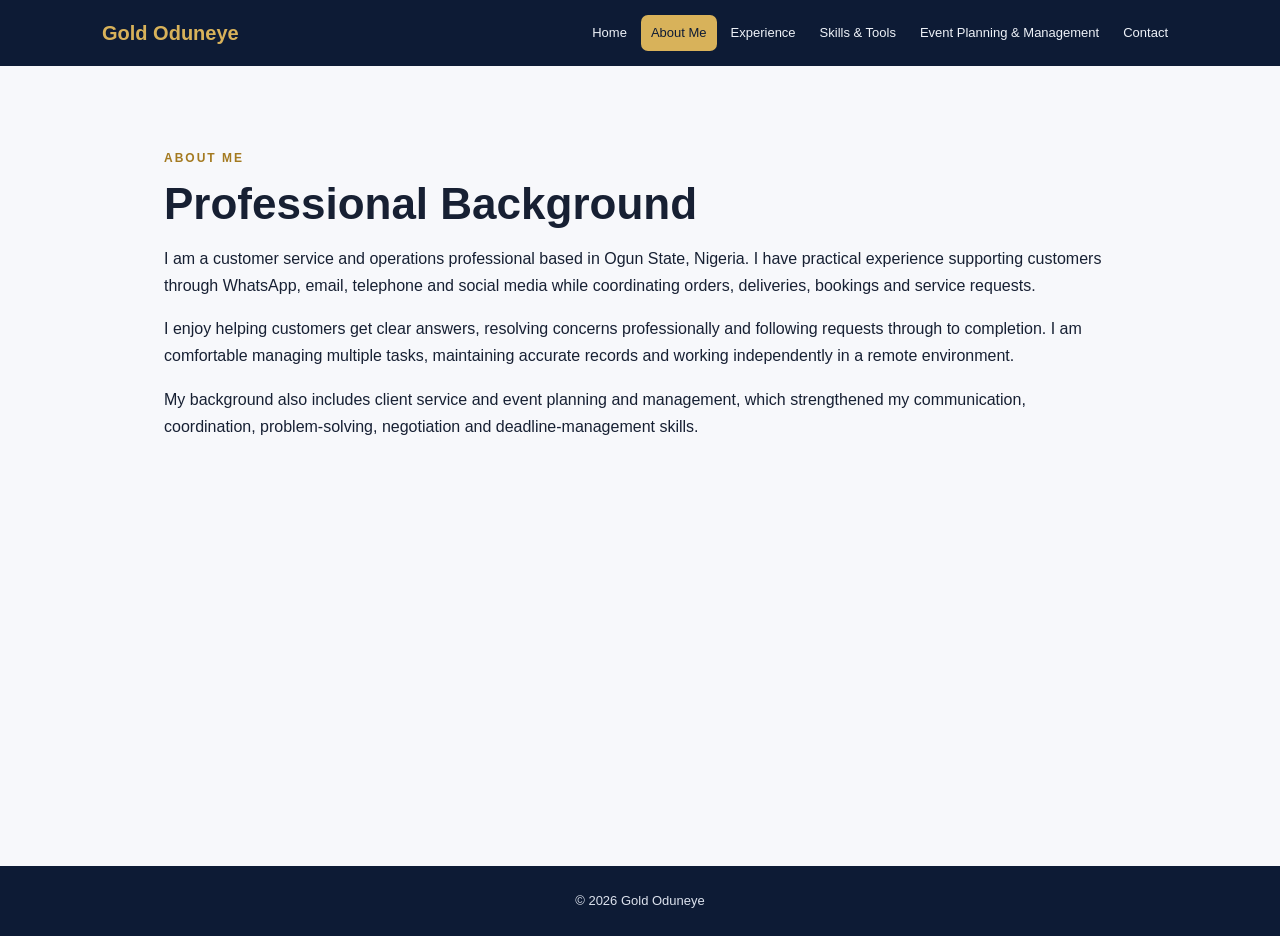
==== about.html @ 7a99268b "Add files via upload" ====
<!doctype html><html><head><meta charset="utf-8"><meta name="viewport" content="width=device-width,initial-scale=1"><title>About Me | Gold Oduneye</title><link rel="stylesheet" href="style.css"></head><body><header><div class="nav"><a class="brand" href="index.html">Gold Oduneye</a><nav><a class="" href="index.html">Home</a><a class="active" href="about.html">About Me</a><a class="" href="experience.html">Experience</a><a class="" href="skills.html">Skills &amp; Tools</a><a class="" href="event-planning.html">Event Planning &amp; Management</a><a class="" href="contact.html">Contact</a></nav></div></header><main class="page"><p class="eyebrow">ABOUT ME</p><h1>Professional Background</h1><p>I am a customer service and operations professional based in Ogun State, Nigeria. I have practical experience supporting customers through WhatsApp, email, telephone and social media while coordinating orders, deliveries, bookings and service requests.</p><p>I enjoy helping customers get clear answers, resolving concerns professionally and following requests through to completion. I am comfortable managing multiple tasks, maintaining accurate records and working independently in a remote environment.</p><p>My background also includes client service and event planning and management, which strengthened my communication, coordination, problem-solving, negotiation and deadline-management skills.</p></main><footer>© 2026 Gold Oduneye</footer></body></html>
---- style.css ----
*{box-sizing:border-box}body{margin:0;font-family:Arial,Helvetica,sans-serif;color:#172033;background:#f7f8fb;line-height:1.7}header{background:#0d1b35;color:#fff;position:sticky;top:0;z-index:10}.nav{max-width:1120px;margin:auto;padding:15px 22px;display:flex;align-items:center;justify-content:space-between;gap:18px}.brand{color:#d8b25a;text-decoration:none;font-weight:800;font-size:20px}nav{display:flex;gap:4px;flex-wrap:wrap;justify-content:flex-end}nav a{color:#eef2f8;text-decoration:none;padding:7px 10px;border-radius:7px;font-size:13px}nav a:hover,nav a.active{background:#d8b25a;color:#0d1b35}.hero,.page{max-width:1000px;margin:auto}.hero{text-align:center;padding:105px 24px 80px}.page{padding:70px 24px 90px;min-height:calc(100vh - 100px)}.eyebrow{color:#a47a20;font-size:12px;font-weight:800;letter-spacing:2px}.hero h1,.page h1{font-size:clamp(38px,7vw,64px);line-height:1.1;margin:12px 0}.page h1{font-size:44px}.lead{font-size:19px;max-width:780px;margin:20px auto;color:#526078}.actions{margin-top:30px;display:flex;justify-content:center;gap:12px;flex-wrap:wrap}.button{display:inline-block;padding:12px 22px;background:#0d1b35;color:white;text-decoration:none;border-radius:8px;font-weight:700}.button.secondary{background:#d8b25a;color:#0d1b35}.cards{max-width:1100px;margin:0 auto 70px;padding:0 22px;display:grid;grid-template-columns:repeat(auto-fit,minmax(220px,1fr));gap:18px}.cards article,.timeline article,.contact,.note{background:white;border:1px solid #e4e7ee;border-radius:12px;padding:24px;box-shadow:0 5px 20px #0d1b3508}.page h2{color:#0d1b35;margin-bottom:6px}.timeline{display:grid;gap:20px}.timeline span{color:#a47a20;font-weight:700}.timeline ul{padding-left:20px}.tags{display:flex;flex-wrap:wrap;gap:10px;margin:25px 0 45px}.tags span{background:white;border:1px solid #e1e5ec;padding:9px 13px;border-radius:30px}.contact{max-width:650px}.contact p{padding:12px 0;border-bottom:1px solid #edf0f5}.contact a{color:#8a6519}footer{text-align:center;background:#0d1b35;color:#dce2ed;padding:24px;font-size:13px}@media(max-width:800px){.nav{align-items:flex-start;flex-direction:column}nav{justify-content:flex-start}.hero{padding-top:65px}.page{padding-top:50px}.page h1{font-size:38px}}
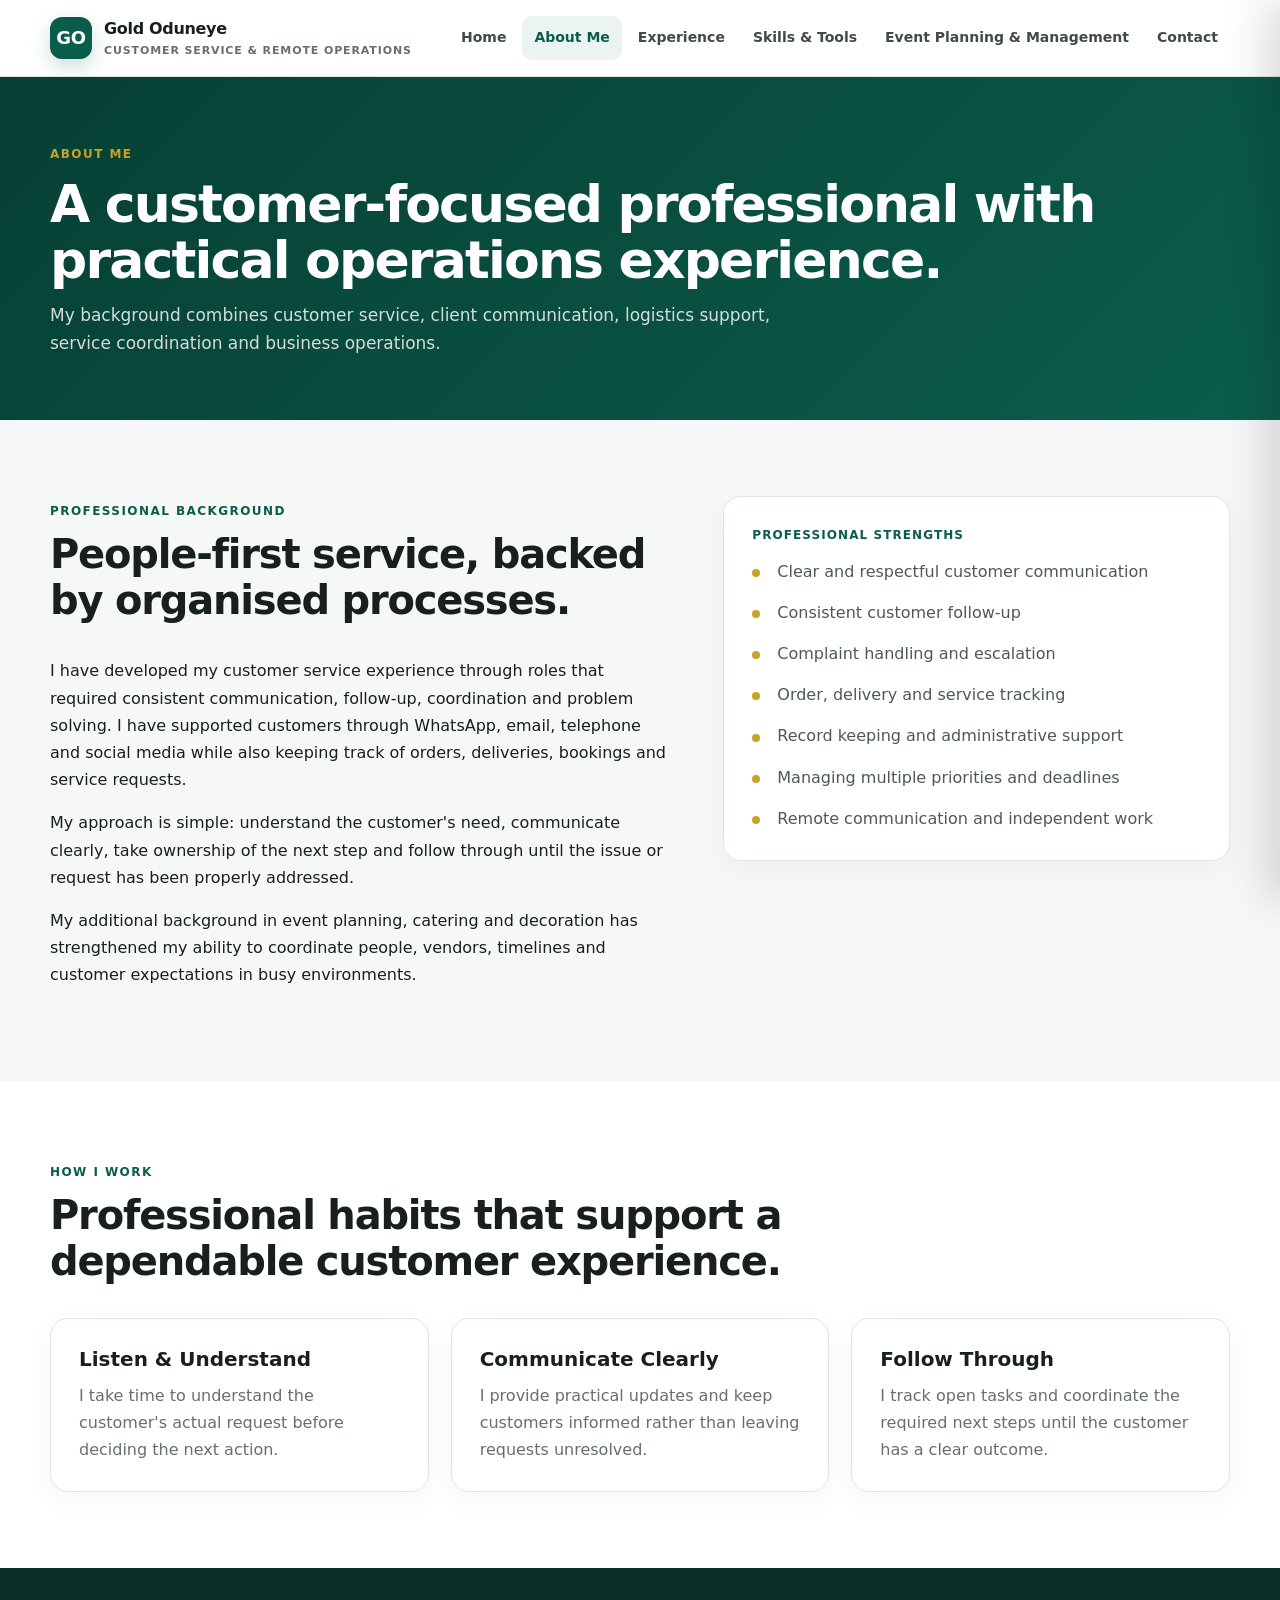
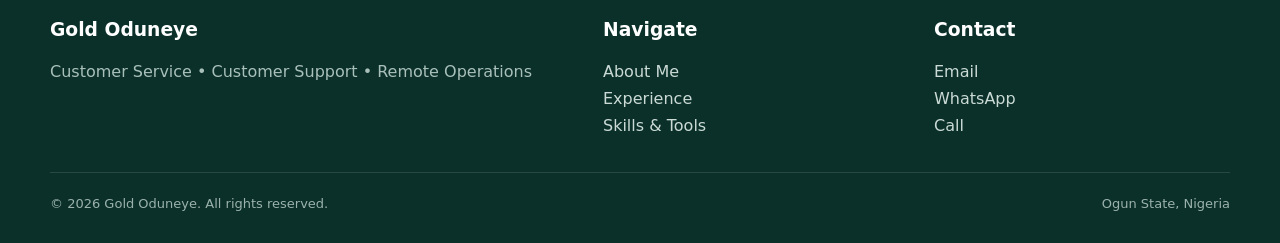
==== commit 0557e46d: "Add files via upload" ====
--- a/about.html
+++ b/about.html
@@ -1 +1,89 @@
-<!doctype html><html><head><meta charset="utf-8"><meta name="viewport" content="width=device-width,initial-scale=1"><title>About Me | Gold Oduneye</title><link rel="stylesheet" href="style.css"></head><body><header><div class="nav"><a class="brand" href="index.html">Gold Oduneye</a><nav><a class="" href="index.html">Home</a><a class="active" href="about.html">About Me</a><a class="" href="experience.html">Experience</a><a class="" href="skills.html">Skills &amp; Tools</a><a class="" href="event-planning.html">Event Planning &amp; Management</a><a class="" href="contact.html">Contact</a></nav></div></header><main class="page"><p class="eyebrow">ABOUT ME</p><h1>Professional Background</h1><p>I am a customer service and operations professional based in Ogun State, Nigeria. I have practical experience supporting customers through WhatsApp, email, telephone and social media while coordinating orders, deliveries, bookings and service requests.</p><p>I enjoy helping customers get clear answers, resolving concerns professionally and following requests through to completion. I am comfortable managing multiple tasks, maintaining accurate records and working independently in a remote environment.</p><p>My background also includes client service and event planning and management, which strengthened my communication, coordination, problem-solving, negotiation and deadline-management skills.</p></main><footer>© 2026 Gold Oduneye</footer></body></html>+<!doctype html>
+<html lang="en">
+<head>
+<meta charset="utf-8">
+<meta name="viewport" content="width=device-width, initial-scale=1, viewport-fit=cover">
+<meta name="description" content="My background combines customer service, client communication, logistics support, service coordination and business operations.">
+<meta name="theme-color" content="#0b5d4b">
+<title>About Me | Gold Oduneye</title>
+<link rel="stylesheet" href="style.css">
+</head>
+<body>
+<header class="site-header">
+  <div class="container header-inner">
+    <a class="brand" href="index.html" aria-label="Gold Oduneye Home">
+      <span class="brand-mark">GO</span><span>Gold Oduneye<small>Customer Service & Remote Operations</small></span>
+    </a>
+    <nav class="desktop-nav" aria-label="Main navigation"><a href="index.html" class="">Home</a><a href="about.html" class="active">About Me</a><a href="experience.html" class="">Experience</a><a href="skills.html" class="">Skills & Tools</a><a href="event-planning.html" class="">Event Planning & Management</a><a href="contact.html" class="">Contact</a></nav>
+    <button class="menu-btn" data-menu-open aria-label="Open navigation menu" aria-controls="mobile-drawer">☰</button>
+  </div>
+</header>
+<div class="drawer-overlay" data-overlay></div>
+<aside class="drawer" id="mobile-drawer" data-drawer aria-label="Mobile navigation">
+  <div class="drawer-top"><strong>Menu</strong><button class="drawer-close" data-menu-close aria-label="Close navigation menu">×</button></div>
+  <nav><a href="index.html" class="">Home</a><a href="about.html" class="active">About Me</a><a href="experience.html" class="">Experience</a><a href="skills.html" class="">Skills & Tools</a><a href="event-planning.html" class="">Event Planning & Management</a><a href="contact.html" class="">Contact</a></nav>
+</aside>
+
+<section class="page-hero"><div class="container"><span class="eyebrow">About Me</span><h1>A customer-focused professional with practical operations experience.</h1><p>My background combines customer service, client communication, logistics support, service coordination and business operations.</p></div></section>
+
+<section class="section">
+  <div class="container split">
+    <div>
+      <div class="section-head"><span class="eyebrow" style="color:var(--emerald)">Professional background</span><h2>People-first service, backed by organised processes.</h2></div>
+      <p>I have developed my customer service experience through roles that required consistent communication, follow-up, coordination and problem solving. I have supported customers through WhatsApp, email, telephone and social media while also keeping track of orders, deliveries, bookings and service requests.</p>
+      <p>My approach is simple: understand the customer's need, communicate clearly, take ownership of the next step and follow through until the issue or request has been properly addressed.</p>
+      <p>My additional background in event planning, catering and decoration has strengthened my ability to coordinate people, vendors, timelines and customer expectations in busy environments.</p>
+    </div>
+    <aside class="card">
+      <div class="kicker">Professional strengths</div>
+      <ul class="list">
+        <li>Clear and respectful customer communication</li>
+        <li>Consistent customer follow-up</li>
+        <li>Complaint handling and escalation</li>
+        <li>Order, delivery and service tracking</li>
+        <li>Record keeping and administrative support</li>
+        <li>Managing multiple priorities and deadlines</li>
+        <li>Remote communication and independent work</li>
+      </ul>
+    </aside>
+  </div>
+</section>
+<section class="section alt">
+  <div class="container">
+    <div class="section-head"><span class="eyebrow" style="color:var(--emerald)">How I work</span><h2>Professional habits that support a dependable customer experience.</h2></div>
+    <div class="grid-3">
+      <article class="card"><h3>Listen & Understand</h3><p>I take time to understand the customer's actual request before deciding the next action.</p></article>
+      <article class="card"><h3>Communicate Clearly</h3><p>I provide practical updates and keep customers informed rather than leaving requests unresolved.</p></article>
+      <article class="card"><h3>Follow Through</h3><p>I track open tasks and coordinate the required next steps until the customer has a clear outcome.</p></article>
+    </div>
+  </div>
+</section>
+
+<footer class="footer">
+  <div class="container">
+    <div class="footer-grid">
+      <div><h3>Gold Oduneye</h3><p>Customer Service • Customer Support • Remote Operations</p></div>
+      <div><h3>Navigate</h3><p><a href="about.html">About Me</a><br><a href="experience.html">Experience</a><br><a href="skills.html">Skills & Tools</a></p></div>
+      <div><h3>Contact</h3><p><a href="mailto:gbemisolaoduneye01@gmail.com">Email</a><br><a href="https://wa.me/2348124260037">WhatsApp</a><br><a href="tel:+2349034512364">Call</a></p></div>
+    </div>
+    <div class="footer-bottom"><span>© 2026 Gold Oduneye. All rights reserved.</span><span>Ogun State, Nigeria</span></div>
+  </div>
+</footer>
+
+<script>
+(function(){
+  const openBtn=document.querySelector('[data-menu-open]');
+  const closeBtn=document.querySelector('[data-menu-close]');
+  const drawer=document.querySelector('[data-drawer]');
+  const overlay=document.querySelector('[data-overlay]');
+  function open(){drawer.classList.add('open');overlay.classList.add('open');document.body.style.overflow='hidden';}
+  function close(){drawer.classList.remove('open');overlay.classList.remove('open');document.body.style.overflow='';}
+  if(openBtn) openBtn.addEventListener('click',open);
+  if(closeBtn) closeBtn.addEventListener('click',close);
+  if(overlay) overlay.addEventListener('click',close);
+  document.querySelectorAll('[data-drawer] a').forEach(a=>a.addEventListener('click',close));
+  document.addEventListener('keydown',e=>{if(e.key==='Escape')close()});
+})();
+</script>
+
+</body></html>
--- a/style.css
+++ b/style.css
@@ -1 +1,122 @@
-*{box-sizing:border-box}body{margin:0;font-family:Arial,Helvetica,sans-serif;color:#172033;background:#f7f8fb;line-height:1.7}header{background:#0d1b35;color:#fff;position:sticky;top:0;z-index:10}.nav{max-width:1120px;margin:auto;padding:15px 22px;display:flex;align-items:center;justify-content:space-between;gap:18px}.brand{color:#d8b25a;text-decoration:none;font-weight:800;font-size:20px}nav{display:flex;gap:4px;flex-wrap:wrap;justify-content:flex-end}nav a{color:#eef2f8;text-decoration:none;padding:7px 10px;border-radius:7px;font-size:13px}nav a:hover,nav a.active{background:#d8b25a;color:#0d1b35}.hero,.page{max-width:1000px;margin:auto}.hero{text-align:center;padding:105px 24px 80px}.page{padding:70px 24px 90px;min-height:calc(100vh - 100px)}.eyebrow{color:#a47a20;font-size:12px;font-weight:800;letter-spacing:2px}.hero h1,.page h1{font-size:clamp(38px,7vw,64px);line-height:1.1;margin:12px 0}.page h1{font-size:44px}.lead{font-size:19px;max-width:780px;margin:20px auto;color:#526078}.actions{margin-top:30px;display:flex;justify-content:center;gap:12px;flex-wrap:wrap}.button{display:inline-block;padding:12px 22px;background:#0d1b35;color:white;text-decoration:none;border-radius:8px;font-weight:700}.button.secondary{background:#d8b25a;color:#0d1b35}.cards{max-width:1100px;margin:0 auto 70px;padding:0 22px;display:grid;grid-template-columns:repeat(auto-fit,minmax(220px,1fr));gap:18px}.cards article,.timeline article,.contact,.note{background:white;border:1px solid #e4e7ee;border-radius:12px;padding:24px;box-shadow:0 5px 20px #0d1b3508}.page h2{color:#0d1b35;margin-bottom:6px}.timeline{display:grid;gap:20px}.timeline span{color:#a47a20;font-weight:700}.timeline ul{padding-left:20px}.tags{display:flex;flex-wrap:wrap;gap:10px;margin:25px 0 45px}.tags span{background:white;border:1px solid #e1e5ec;padding:9px 13px;border-radius:30px}.contact{max-width:650px}.contact p{padding:12px 0;border-bottom:1px solid #edf0f5}.contact a{color:#8a6519}footer{text-align:center;background:#0d1b35;color:#dce2ed;padding:24px;font-size:13px}@media(max-width:800px){.nav{align-items:flex-start;flex-direction:column}nav{justify-content:flex-start}.hero{padding-top:65px}.page{padding-top:50px}.page h1{font-size:38px}}+
+:root{
+  --emerald:#0b5d4b;
+  --emerald-dark:#073f34;
+  --emerald-soft:#eaf4f1;
+  --gold:#c9a227;
+  --gold-soft:#f7f0d7;
+  --ink:#17201e;
+  --muted:#65706c;
+  --line:#dfe7e3;
+  --surface:#ffffff;
+  --bg:#f6f8f7;
+  --shadow:0 18px 45px rgba(7,63,52,.10);
+  --radius:18px;
+  --max:1180px;
+}
+*{box-sizing:border-box}
+html{scroll-behavior:smooth}
+body{
+  margin:0;
+  font-family:Inter,ui-sans-serif,system-ui,-apple-system,BlinkMacSystemFont,"Segoe UI",sans-serif;
+  color:var(--ink); background:var(--bg); line-height:1.7;
+}
+a{color:inherit;text-decoration:none}
+img{max-width:100%}
+.container{width:min(var(--max),calc(100% - 40px));margin:auto}
+.site-header{
+  position:sticky;top:0;z-index:1000;background:rgba(255,255,255,.96);
+  backdrop-filter:blur(12px);border-bottom:1px solid var(--line);
+}
+.header-inner{height:76px;display:flex;align-items:center;justify-content:space-between;gap:24px}
+.brand{display:flex;align-items:center;gap:12px;font-weight:800;letter-spacing:-.02em}
+.brand-mark{
+  width:42px;height:42px;border-radius:12px;background:var(--emerald);color:white;
+  display:grid;place-items:center;font-weight:900;font-size:18px;
+  box-shadow:0 8px 20px rgba(11,93,75,.2)
+}
+.brand small{display:block;color:var(--muted);font-weight:600;font-size:11px;letter-spacing:.08em;text-transform:uppercase}
+.desktop-nav{display:flex;align-items:center;gap:4px}
+.desktop-nav a{padding:10px 12px;border-radius:10px;font-size:14px;font-weight:700;color:#3f4b47}
+.desktop-nav a:hover,.desktop-nav a.active{background:var(--emerald-soft);color:var(--emerald)}
+.menu-btn{
+  display:none;border:1px solid var(--line);background:white;width:44px;height:44px;
+  border-radius:12px;cursor:pointer;color:var(--emerald);font-size:21px
+}
+.drawer-overlay{
+  position:fixed;inset:0;background:rgba(0,0,0,.38);z-index:1090;
+  opacity:0;pointer-events:none;transition:.25s
+}
+.drawer{
+  position:fixed;top:0;right:-330px;width:min(330px,88vw);height:100vh;background:white;
+  z-index:1100;padding:24px;box-shadow:-15px 0 40px rgba(0,0,0,.14);transition:.28s;
+  overflow:auto
+}
+.drawer.open{right:0}.drawer-overlay.open{opacity:1;pointer-events:auto}
+.drawer-top{display:flex;align-items:center;justify-content:space-between;margin-bottom:28px}
+.drawer-close{border:0;background:var(--emerald-soft);color:var(--emerald);width:40px;height:40px;border-radius:10px;font-size:22px;cursor:pointer}
+.drawer nav a{display:block;padding:15px 14px;border-bottom:1px solid var(--line);font-weight:750}
+.drawer nav a.active{color:var(--emerald);background:var(--emerald-soft);border-radius:10px;border-bottom-color:transparent}
+.hero{
+  background:linear-gradient(135deg,var(--emerald-dark),var(--emerald));
+  color:white;padding:92px 0 86px;position:relative;overflow:hidden
+}
+.hero:after{content:"";position:absolute;width:420px;height:420px;border:1px solid rgba(201,162,39,.32);border-radius:50%;right:-130px;top:-170px}
+.eyebrow{display:inline-flex;gap:8px;align-items:center;color:var(--gold);font-weight:800;font-size:12px;letter-spacing:.12em;text-transform:uppercase}
+.hero h1{font-size:clamp(40px,6vw,72px);line-height:1.04;letter-spacing:-.045em;margin:18px 0 18px;max-width:850px}
+.hero h1 span{color:#e8d58d}
+.hero p{font-size:18px;max-width:760px;color:rgba(255,255,255,.84);margin:0}
+.hero-actions{display:flex;flex-wrap:wrap;gap:12px;margin-top:30px}
+.btn{display:inline-flex;align-items:center;justify-content:center;min-height:48px;padding:0 20px;border-radius:11px;font-weight:800;border:1px solid transparent;transition:.2s}
+.btn-primary{background:var(--gold);color:#1e1b0d}.btn-primary:hover{transform:translateY(-2px)}
+.btn-light{background:white;color:var(--emerald)}.btn-outline{border-color:rgba(255,255,255,.35);color:white}
+.page-hero{background:linear-gradient(135deg,var(--emerald-dark),var(--emerald));color:white;padding:62px 0}
+.page-hero h1{font-size:clamp(34px,5vw,52px);line-height:1.08;margin:10px 0 12px;letter-spacing:-.035em}
+.page-hero p{max-width:760px;color:rgba(255,255,255,.82);font-size:17px;margin:0}
+.section{padding:76px 0}.section.alt{background:white}
+.section-head{max-width:760px;margin-bottom:34px}
+.section-head h2{font-size:clamp(28px,4vw,40px);line-height:1.15;margin:8px 0 10px;letter-spacing:-.03em}
+.section-head p{color:var(--muted);margin:0}
+.grid-3{display:grid;grid-template-columns:repeat(3,1fr);gap:22px}
+.grid-2{display:grid;grid-template-columns:repeat(2,1fr);gap:22px}
+.card{
+  background:white;border:1px solid var(--line);border-radius:var(--radius);padding:28px;box-shadow:0 8px 28px rgba(10,50,40,.045)
+}
+.card h3{margin:0 0 10px;font-size:20px;line-height:1.25}.card p{margin:0;color:var(--muted)}
+.card .kicker{color:var(--emerald);font-size:12px;font-weight:850;letter-spacing:.09em;text-transform:uppercase;margin-bottom:12px}
+.icon{width:42px;height:42px;border-radius:12px;background:var(--emerald-soft);color:var(--emerald);display:grid;place-items:center;font-weight:900;margin-bottom:18px}
+.split{display:grid;grid-template-columns:1.1fr .9fr;gap:54px;align-items:start}
+.list{display:grid;gap:14px;padding:0;margin:0;list-style:none}
+.list li{position:relative;padding-left:25px;color:#4d5955}.list li:before{content:"";position:absolute;left:0;top:.7em;width:8px;height:8px;border-radius:50%;background:var(--gold)}
+.timeline{position:relative;padding-left:26px}.timeline:before{content:"";position:absolute;left:6px;top:8px;bottom:8px;width:2px;background:var(--line)}
+.role{position:relative;padding:0 0 38px}.role:last-child{padding-bottom:0}
+.role:before{content:"";position:absolute;left:-26px;top:7px;width:14px;height:14px;border-radius:50%;background:var(--gold);border:4px solid var(--bg)}
+.role h3{margin:0;font-size:22px}.role .meta{color:var(--emerald);font-weight:800;font-size:14px;margin:4px 0 12px}
+.role p{color:var(--muted);margin:0 0 12px}
+.tag-list{display:flex;flex-wrap:wrap;gap:9px}.tag{padding:8px 12px;border-radius:999px;background:var(--emerald-soft);color:var(--emerald);font-weight:750;font-size:13px}
+.tool-groups{display:grid;grid-template-columns:repeat(2,1fr);gap:20px}
+.tool-group{background:white;border:1px solid var(--line);border-radius:16px;padding:24px}
+.tool-group h3{margin:0 0 14px;font-size:18px}
+.callout{background:linear-gradient(135deg,#f7f0d7,#fffdf5);border:1px solid #eadca7;border-radius:20px;padding:30px}
+.contact-grid{display:grid;grid-template-columns:repeat(2,1fr);gap:18px}
+.contact-item{display:flex;gap:16px;align-items:flex-start;padding:22px;background:white;border:1px solid var(--line);border-radius:16px}
+.contact-item strong{display:block;margin-bottom:3px}.contact-item span{color:var(--muted);word-break:break-word}
+.footer{background:#0a3029;color:#dce9e5;padding:46px 0 28px}
+.footer-grid{display:grid;grid-template-columns:1.4fr .8fr .8fr;gap:35px}
+.footer h3{color:white;margin:0 0 12px}.footer p{color:#a9c0ba;margin:0}.footer a{color:#cbdad5}.footer a:hover{color:#fff}
+.footer-bottom{border-top:1px solid rgba(255,255,255,.12);margin-top:32px;padding-top:20px;color:#9bb2ac;font-size:13px;display:flex;justify-content:space-between;gap:15px}
+@media(max-width:900px){
+  .desktop-nav{display:none}.menu-btn{display:block}
+  .grid-3{grid-template-columns:1fr 1fr}.split{grid-template-columns:1fr;gap:35px}
+  .footer-grid{grid-template-columns:1fr 1fr}
+}
+@media(max-width:620px){
+  .container{width:min(var(--max),calc(100% - 28px))}
+  .header-inner{height:68px}.brand-mark{width:38px;height:38px}.brand small{font-size:9px}
+  .hero{padding:68px 0 62px}.hero h1{font-size:43px}.hero p{font-size:16px}
+  .page-hero{padding:48px 0}.page-hero h1{font-size:36px}
+  .section{padding:56px 0}.grid-3,.grid-2,.tool-groups,.contact-grid{grid-template-columns:1fr}
+  .card{padding:23px}.footer-grid{grid-template-columns:1fr}.footer-bottom{flex-direction:column}
+  .hero-actions .btn{width:100%}
+}
+@media(prefers-reduced-motion:reduce){html{scroll-behavior:auto}.btn,.drawer,.drawer-overlay{transition:none}}
